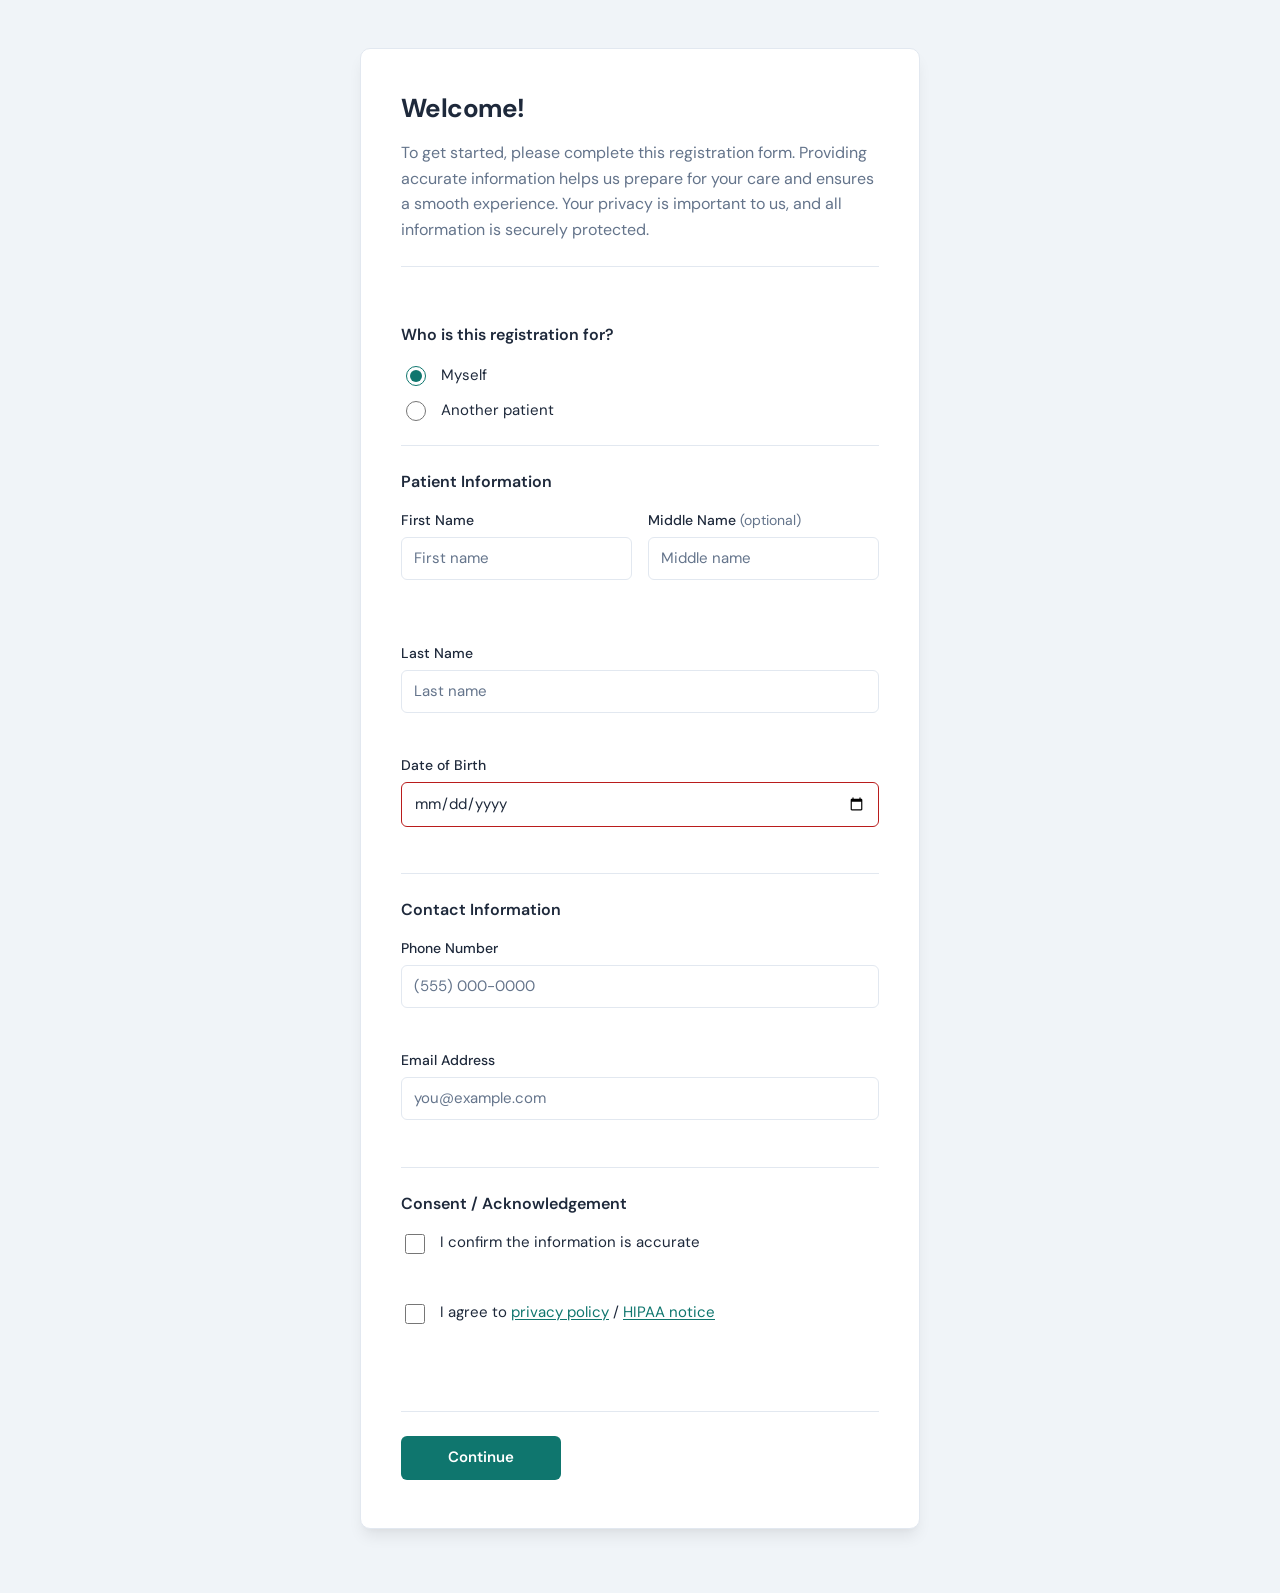
==== index.html @ af7c04bf "impl form" ====
<!DOCTYPE html>
<html lang="en">
<head>
  <meta charset="UTF-8" />
  <meta name="viewport" content="width=device-width, initial-scale=1.0" />
  <title>Registration — Get Started</title>
  <link rel="stylesheet" href="styles.css" />
  <link rel="preconnect" href="https://fonts.googleapis.com" />
  <link rel="preconnect" href="https://fonts.gstatic.com" crossorigin />
  <link href="https://fonts.googleapis.com/css2?family=DM+Sans:ital,opsz,wght@0,9..40,400;0,9..40,500;0,9..40,600;0,9..40,700&display=swap" rel="stylesheet" />
</head>
<body>
  <div class="page">
    <main class="form-card">
      <header class="intro">
        <h1>Welcome!</h1>
        <p class="intro-text">
          To get started, please complete this registration form. Providing accurate information helps us prepare for your care and ensures a smooth experience. Your privacy is important to us, and all information is securely protected.
        </p>
      </header>

      <form id="registration-form" class="form" novalidate>
        <input type="hidden" name="next" id="next-url" value="" />

        <section class="section">
          <h2 class="section-title">Who is this registration for?</h2>
          <div class="radio-group" role="group" aria-label="Who is this registration for?">
            <label class="radio-label">
              <input type="radio" name="registrant" value="myself" checked />
              <span class="radio-text">Myself</span>
            </label>
            <label class="radio-label">
              <input type="radio" name="registrant" value="another" />
              <span class="radio-text">Another patient</span>
            </label>
          </div>

          <div id="relationship-fields" class="conditional-fields" hidden>
            <label class="field-label" for="relationship">Relationship to patient</label>
            <select id="relationship" name="relationship" class="input select" aria-describedby="err-relationship">
              <option value="">Select relationship</option>
              <option value="parent-guardian">Parent / Guardian</option>
              <option value="spouse-partner">Spouse / Partner</option>
              <option value="child">Child</option>
              <option value="caregiver">Caregiver</option>
              <option value="legal-representative">Legal Representative</option>
              <option value="other">Other</option>
            </select>
            <span class="error-msg" id="err-relationship" role="alert"></span>
            <div id="relationship-other-wrap" class="other-wrap" hidden>
              <label class="field-label" for="relationship-other">Please specify</label>
              <input type="text" id="relationship-other" name="relationship_other" class="input" placeholder="Other relationship" />
              <span class="error-msg" id="err-relationship-other" role="alert"></span>
            </div>
          </div>
        </section>

        <section class="section">
          <h2 class="section-title">Patient Information</h2>
          <div class="row">
            <div class="field">
              <label class="field-label" for="first-name">First Name</label>
              <input type="text" id="first-name" name="first_name" class="input" required placeholder="First name" />
              <span class="error-msg" id="err-first-name" role="alert"></span>
            </div>
            <div class="field">
              <label class="field-label" for="middle-name">Middle Name <span class="optional">(optional)</span></label>
              <input type="text" id="middle-name" name="middle_name" class="input" placeholder="Middle name" />
            </div>
          </div>
          <div class="field">
            <label class="field-label" for="last-name">Last Name</label>
            <input type="text" id="last-name" name="last_name" class="input" required placeholder="Last name" />
            <span class="error-msg" id="err-last-name" role="alert"></span>
          </div>
          <div class="field">
            <label class="field-label" for="dob">Date of Birth</label>
            <input type="date" id="dob" name="dob" class="input" required />
            <span class="error-msg" id="err-dob" role="alert"></span>
          </div>
        </section>

        <section class="section">
          <h2 class="section-title">Contact Information</h2>
          <div class="field">
            <label class="field-label" for="phone">Phone Number</label>
            <input type="tel" id="phone" name="phone" class="input" required placeholder="(555) 000-0000" />
            <span class="error-msg" id="err-phone" role="alert"></span>
          </div>
          <div class="field">
            <label class="field-label" for="email">Email Address</label>
            <input type="email" id="email" name="email" class="input" required placeholder="you@example.com" />
            <span class="error-msg" id="err-email" role="alert"></span>
          </div>
        </section>

        <section class="section section-consent">
          <h2 class="section-title">Consent / Acknowledgement</h2>
          <div class="checkbox-group">
            <label class="checkbox-label">
              <input type="checkbox" id="confirm-accurate" name="confirm_accurate" required />
              <span class="checkbox-text">I confirm the information is accurate</span>
            </label>
            <span class="error-msg" id="err-confirm-accurate" role="alert"></span>
            <label class="checkbox-label">
              <input type="checkbox" id="agree-privacy" name="agree_privacy" required />
              <span class="checkbox-text">I agree to <a href="#" class="link">privacy policy</a> / <a href="#" class="link">HIPAA notice</a></span>
            </label>
            <span class="error-msg" id="err-agree-privacy" role="alert"></span>
          </div>
        </section>

        <div class="actions">
          <button type="submit" class="btn btn-primary">Continue</button>
        </div>
      </form>
    </main>
  </div>
  <script src="form.js"></script>
</body>
</html>
---- styles.css ----
/* --- Variables --- */
:root {
  --color-bg: #f0f4f8;
  --color-surface: #ffffff;
  --color-border: #e2e8f0;
  --color-text: #1e293b;
  --color-text-muted: #64748b;
  --color-primary: #0f766e;
  --color-primary-hover: #0d5c56;
  --color-primary-light: #ccfbf1;
  --color-focus: #0f766e;
  --color-error: #b91c1c;
  --color-error-bg: #fef2f2;
  --radius: 10px;
  --radius-sm: 6px;
  --shadow: 0 4px 6px -1px rgba(0, 0, 0, 0.06), 0 2px 4px -2px rgba(0, 0, 0, 0.04);
  --shadow-lg: 0 10px 15px -3px rgba(0, 0, 0, 0.08), 0 4px 6px -4px rgba(0, 0, 0, 0.04);
  --font: "DM Sans", -apple-system, BlinkMacSystemFont, sans-serif;
}

/* --- Base --- */
*,
*::before,
*::after {
  box-sizing: border-box;
}

body {
  margin: 0;
  font-family: var(--font);
  font-size: 16px;
  line-height: 1.5;
  color: var(--color-text);
  background: var(--color-bg);
  min-height: 100vh;
  -webkit-font-smoothing: antialiased;
}

.page {
  min-height: 100vh;
  padding: 2rem 1rem 3rem;
  display: flex;
  justify-content: center;
  align-items: flex-start;
}

@media (min-width: 640px) {
  .page {
    padding: 3rem 1.5rem 4rem;
  }
}

/* --- Card --- */
.form-card {
  width: 100%;
  max-width: 560px;
  background: var(--color-surface);
  border-radius: var(--radius);
  box-shadow: var(--shadow-lg);
  padding: 2rem 1.5rem;
  border: 1px solid var(--color-border);
}

@media (min-width: 640px) {
  .form-card {
    padding: 2.5rem 2.5rem 3rem;
  }
}

/* --- Intro --- */
.intro {
  margin-bottom: 2rem;
  padding-bottom: 1.5rem;
  border-bottom: 1px solid var(--color-border);
}

.intro h1 {
  margin: 0 0 0.75rem;
  font-size: 1.5rem;
  font-weight: 700;
  color: var(--color-text);
  letter-spacing: -0.02em;
}

.intro-text {
  margin: 0;
  font-size: 0.9375rem;
  color: var(--color-text-muted);
  line-height: 1.6;
}

@media (min-width: 640px) {
  .intro h1 {
    font-size: 1.625rem;
  }
  .intro-text {
    font-size: 1rem;
  }
}

/* --- Form sections --- */
.form {
  display: flex;
  flex-direction: column;
  gap: 0;
}

.section {
  padding: 1.5rem 0;
  border-bottom: 1px solid var(--color-border);
}

.section:last-of-type {
  border-bottom: none;
}

.section-title {
  margin: 0 0 1rem;
  font-size: 1rem;
  font-weight: 600;
  color: var(--color-text);
}

/* --- Radio group --- */
.radio-group {
  display: flex;
  flex-direction: column;
  gap: 0.75rem;
}

.radio-label {
  display: flex;
  align-items: center;
  gap: 0.75rem;
  cursor: pointer;
  font-size: 0.9375rem;
  color: var(--color-text);
}

.radio-label input {
  width: 1.25rem;
  height: 1.25rem;
  accent-color: var(--color-primary);
  cursor: pointer;
}

.radio-text {
  user-select: none;
}

/* --- Conditional relationship fields --- */
.conditional-fields {
  margin-top: 1.25rem;
  padding-top: 1.25rem;
  border-top: 1px solid var(--color-border);
}

.conditional-fields[hidden] {
  display: none !important;
}

.other-wrap {
  margin-top: 1rem;
}

.other-wrap[hidden] {
  display: none !important;
}

/* --- Fields --- */
.field {
  margin-bottom: 1.25rem;
}

.field:last-child {
  margin-bottom: 0;
}

.row {
  display: grid;
  grid-template-columns: 1fr 1fr;
  gap: 1rem;
  margin-bottom: 1.25rem;
}

.field-label {
  display: block;
  margin-bottom: 0.375rem;
  font-size: 0.875rem;
  font-weight: 500;
  color: var(--color-text);
}

.optional {
  font-weight: 400;
  color: var(--color-text-muted);
}

.input {
  width: 100%;
  padding: 0.625rem 0.75rem;
  font-family: var(--font);
  font-size: 0.9375rem;
  line-height: 1.4;
  color: var(--color-text);
  background: var(--color-surface);
  border: 1px solid var(--color-border);
  border-radius: var(--radius-sm);
  transition: border-color 0.15s ease, box-shadow 0.15s ease;
}

.input::placeholder {
  color: var(--color-text-muted);
}

.input:hover {
  border-color: #cbd5e1;
}

.input:focus {
  outline: none;
  border-color: var(--color-focus);
  box-shadow: 0 0 0 3px var(--color-primary-light);
}

.input:invalid:not(:placeholder-shown):not(:focus) {
  border-color: var(--color-error);
}

.select {
  appearance: none;
  background-image: url("data:image/svg+xml,%3Csvg xmlns='http://www.w3.org/2000/svg' width='16' height='16' viewBox='0 0 24 24' fill='none' stroke='%2364748b' stroke-width='2' stroke-linecap='round' stroke-linejoin='round'%3E%3Cpath d='M6 9l6 6 6-6'/%3E%3C/svg%3E");
  background-repeat: no-repeat;
  background-position: right 0.75rem center;
  padding-right: 2.25rem;
}

/* --- Error messages --- */
.error-msg {
  display: block;
  margin-top: 0.375rem;
  font-size: 0.8125rem;
  color: var(--color-error);
  min-height: 1.25em;
}

.input.has-error {
  border-color: var(--color-error);
  background: var(--color-error-bg);
}

/* --- Checkbox group --- */
.checkbox-group {
  display: flex;
  flex-direction: column;
  gap: 1rem;
}

.checkbox-label {
  display: flex;
  align-items: flex-start;
  gap: 0.75rem;
  cursor: pointer;
  font-size: 0.9375rem;
  color: var(--color-text);
}

.checkbox-label input {
  margin-top: 0.2em;
  width: 1.25rem;
  height: 1.25rem;
  flex-shrink: 0;
  accent-color: var(--color-primary);
  cursor: pointer;
}

.checkbox-text {
  user-select: none;
  line-height: 1.4;
}

.link {
  color: var(--color-primary);
  text-decoration: underline;
  text-underline-offset: 2px;
}

.link:hover {
  color: var(--color-primary-hover);
}

.section-consent .error-msg {
  margin-top: -0.25rem;
}

/* --- Submit --- */
.actions {
  margin-top: 2rem;
  padding-top: 1.5rem;
  border-top: 1px solid var(--color-border);
}

.btn {
  display: inline-flex;
  align-items: center;
  justify-content: center;
  padding: 0.75rem 1.5rem;
  font-family: var(--font);
  font-size: 0.9375rem;
  font-weight: 600;
  line-height: 1.3;
  border: none;
  border-radius: var(--radius-sm);
  cursor: pointer;
  transition: background-color 0.15s ease, transform 0.05s ease;
}

.btn:active {
  transform: scale(0.98);
}

.btn-primary {
  width: 100%;
  color: #fff;
  background: var(--color-primary);
}

.btn-primary:hover {
  background: var(--color-primary-hover);
}

.btn-primary:focus {
  outline: none;
  box-shadow: 0 0 0 3px var(--color-primary-light);
}

@media (min-width: 640px) {
  .btn-primary {
    width: auto;
    min-width: 160px;
  }
}
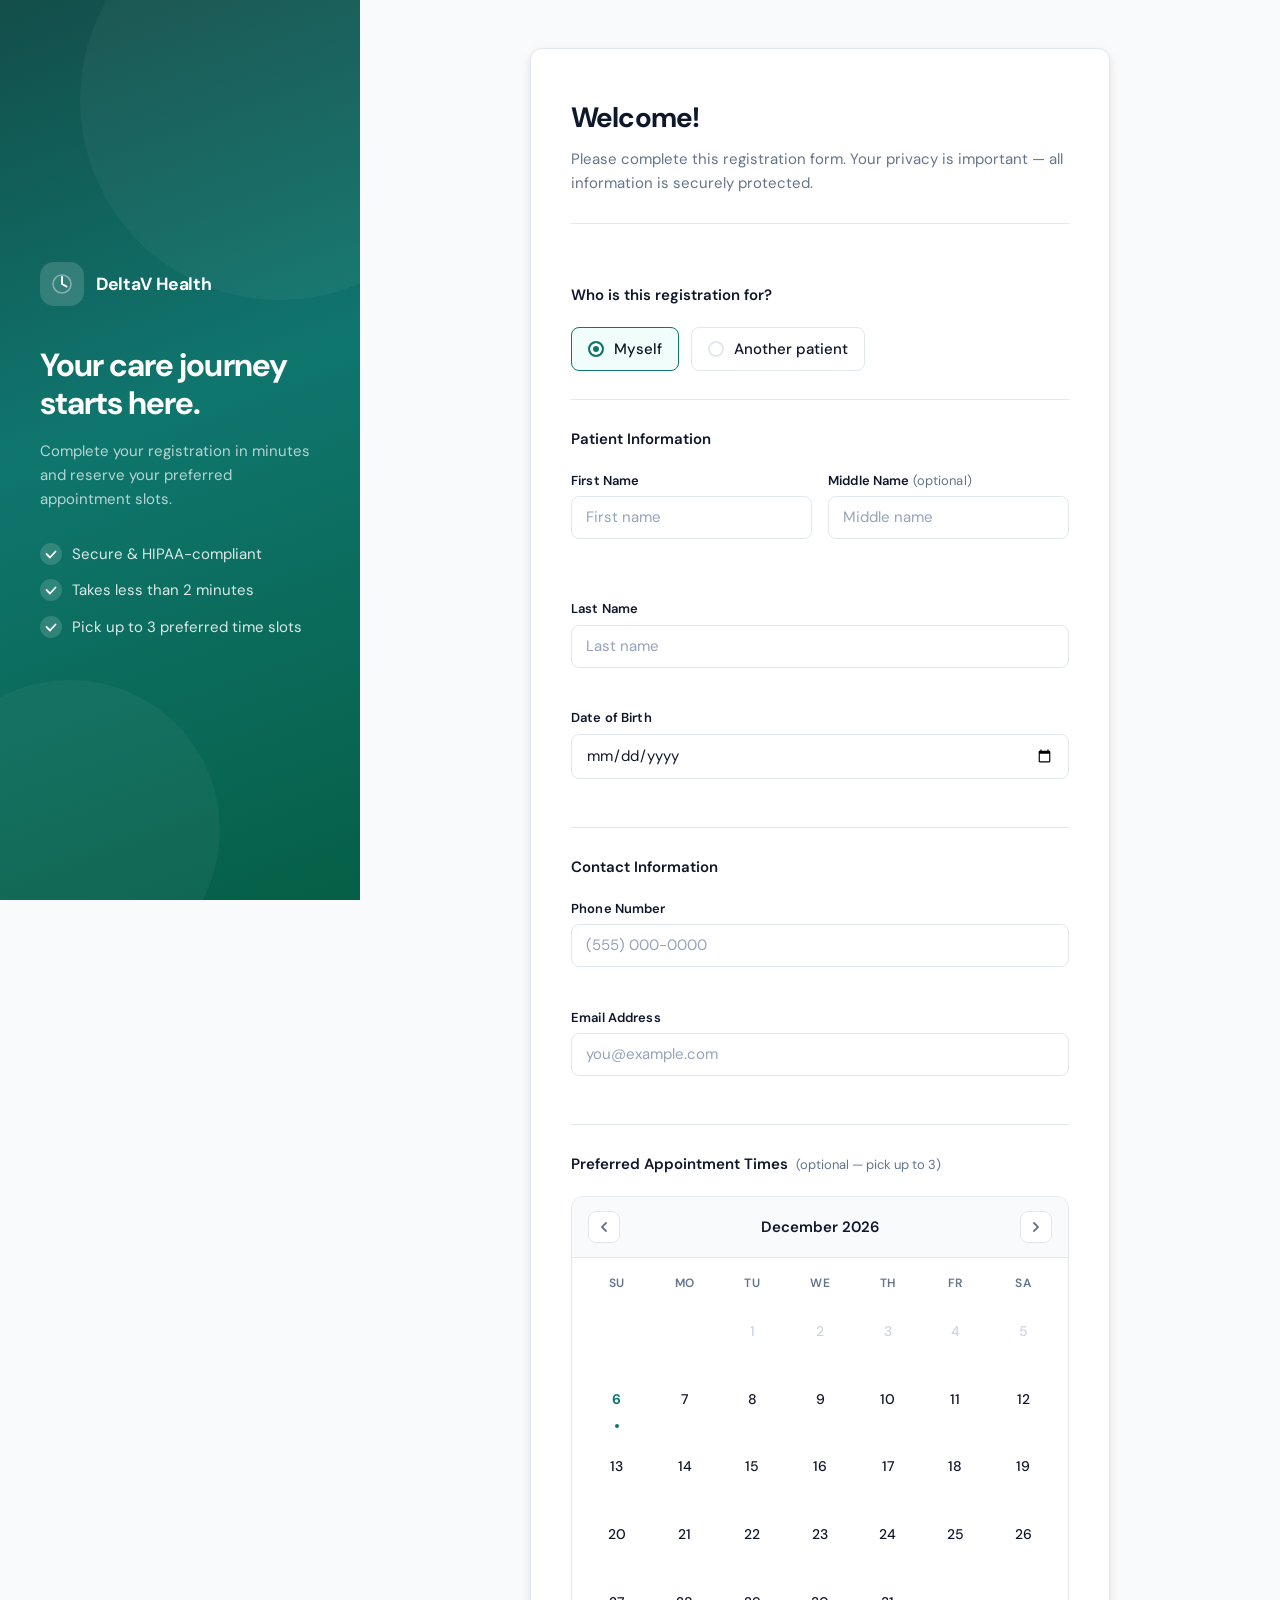
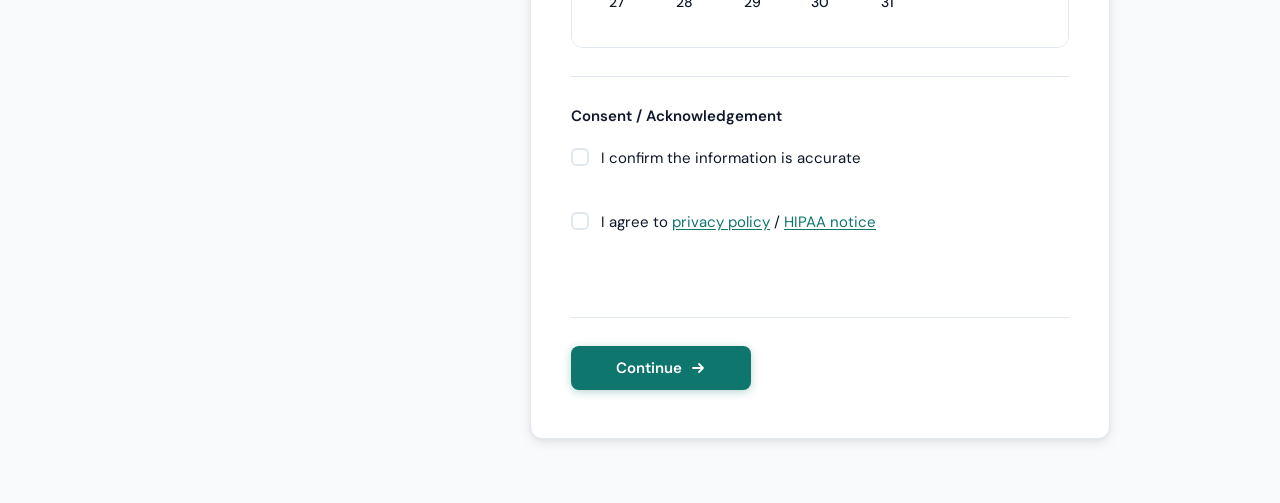
==== commit f15d1bf1: "Add registration form with calendar slot picker and URL prefill - Full-screen split layout with bran" ====
--- a/index.html
+++ b/index.html
@@ -1,4 +1,4 @@
- <!DOCTYPE html>
+<!DOCTYPE html>
 <html lang="en">
 <head>
   <meta charset="UTF-8" />
@@ -7,114 +7,196 @@
   <link rel="stylesheet" href="styles.css" />
   <link rel="preconnect" href="https://fonts.googleapis.com" />
   <link rel="preconnect" href="https://fonts.gstatic.com" crossorigin />
-  <link href="https://fonts.googleapis.com/css2?family=DM+Sans:ital,opsz,wght@0,9..40,400;0,9..40,500;0,9..40,600;0,9..40,700&display=swap" rel="stylesheet" />
+  <link href="https://fonts.googleapis.com/css2?family=DM+Sans:ital,opsz,wght@0,9..40,300;0,9..40,400;0,9..40,500;0,9..40,600;0,9..40,700&display=swap" rel="stylesheet" />
 </head>
 <body>
   <div class="page">
-    <main class="form-card">
-      <header class="intro">
-        <h1>Welcome!</h1>
-        <p class="intro-text">
-          To get started, please complete this registration form. Providing accurate information helps us prepare for your care and ensures a smooth experience. Your privacy is important to us, and all information is securely protected.
-        </p>
-      </header>
-
-      <form id="registration-form" class="form" novalidate>
-        <input type="hidden" name="next" id="next-url" value="" />
-
-        <section class="section">
-          <h2 class="section-title">Who is this registration for?</h2>
-          <div class="radio-group" role="group" aria-label="Who is this registration for?">
-            <label class="radio-label">
-              <input type="radio" name="registrant" value="myself" checked />
-              <span class="radio-text">Myself</span>
-            </label>
-            <label class="radio-label">
-              <input type="radio" name="registrant" value="another" />
-              <span class="radio-text">Another patient</span>
-            </label>
+
+    <aside class="brand-panel">
+      <div class="brand-content">
+        <div class="brand-logo">
+          <svg width="44" height="44" viewBox="0 0 44 44" fill="none" xmlns="http://www.w3.org/2000/svg">
+            <rect width="44" height="44" rx="14" fill="rgba(255,255,255,0.15)"/>
+            <circle cx="22" cy="22" r="9" stroke="white" stroke-opacity="0.4" stroke-width="1.5"/>
+            <path d="M22 15v7l4.5 2.5" stroke="white" stroke-width="2" stroke-linecap="round" stroke-linejoin="round"/>
+          </svg>
+          <span class="brand-name">DeltaV Health</span>
+        </div>
+        <h2 class="brand-headline">Your care journey<br/>starts here.</h2>
+        <p class="brand-sub">Complete your registration in minutes and reserve your preferred appointment slots.</p>
+        <ul class="brand-perks">
+          <li>
+            <span class="perk-check">
+              <svg width="14" height="14" viewBox="0 0 14 14" fill="none"><path d="M2.5 7l3.5 3.5 5.5-6" stroke="currentColor" stroke-width="1.8" stroke-linecap="round" stroke-linejoin="round"/></svg>
+            </span>
+            Secure &amp; HIPAA-compliant
+          </li>
+          <li>
+            <span class="perk-check">
+              <svg width="14" height="14" viewBox="0 0 14 14" fill="none"><path d="M2.5 7l3.5 3.5 5.5-6" stroke="currentColor" stroke-width="1.8" stroke-linecap="round" stroke-linejoin="round"/></svg>
+            </span>
+            Takes less than 2 minutes
+          </li>
+          <li>
+            <span class="perk-check">
+              <svg width="14" height="14" viewBox="0 0 14 14" fill="none"><path d="M2.5 7l3.5 3.5 5.5-6" stroke="currentColor" stroke-width="1.8" stroke-linecap="round" stroke-linejoin="round"/></svg>
+            </span>
+            Pick up to 3 preferred time slots
+          </li>
+        </ul>
+      </div>
+    </aside>
+
+    <main class="form-panel">
+      <div class="form-card">
+        <header class="intro">
+          <h1>Welcome!</h1>
+          <p class="intro-text">Please complete this registration form. Your privacy is important — all information is securely protected.</p>
+          <div id="prefill-notice" class="prefill-notice" hidden>
+            <svg width="14" height="14" viewBox="0 0 14 14" fill="none"><path d="M7 1l1.5 4h4l-3.3 2.4 1.3 4L7 9 3.5 11.4l1.3-4L1.5 5h4L7 1z" fill="currentColor"/></svg>
+            We've pre-filled your details from your profile. Please review and confirm.
           </div>
-
-          <div id="relationship-fields" class="conditional-fields" hidden>
-            <label class="field-label" for="relationship">Relationship to patient</label>
-            <select id="relationship" name="relationship" class="input select" aria-describedby="err-relationship">
-              <option value="">Select relationship</option>
-              <option value="parent-guardian">Parent / Guardian</option>
-              <option value="spouse-partner">Spouse / Partner</option>
-              <option value="child">Child</option>
-              <option value="caregiver">Caregiver</option>
-              <option value="legal-representative">Legal Representative</option>
-              <option value="other">Other</option>
-            </select>
-            <span class="error-msg" id="err-relationship" role="alert"></span>
-            <div id="relationship-other-wrap" class="other-wrap" hidden>
-              <label class="field-label" for="relationship-other">Please specify</label>
-              <input type="text" id="relationship-other" name="relationship_other" class="input" placeholder="Other relationship" />
-              <span class="error-msg" id="err-relationship-other" role="alert"></span>
-            </div>
+        </header>
+
+        <form id="registration-form" class="form" novalidate>
+          <input type="hidden" name="next" id="next-url" value="" />
+
+          <section class="section" id="registrant-section">
+            <h2 class="section-title">Who is this registration for?</h2>
+            <div class="radio-group" role="group" aria-label="Who is this registration for?">
+              <label class="radio-label">
+                <input type="radio" name="registrant" value="myself" checked />
+                <span class="radio-custom"></span>
+                <span class="radio-text">Myself</span>
+              </label>
+              <label class="radio-label">
+                <input type="radio" name="registrant" value="another" />
+                <span class="radio-custom"></span>
+                <span class="radio-text">Another patient</span>
+              </label>
+            </div>
+
+            <div id="relationship-fields" class="conditional-fields" hidden>
+              <label class="field-label" for="relationship">Relationship to patient</label>
+              <select id="relationship" name="relationship" class="input select" aria-describedby="err-relationship">
+                <option value="">Select relationship</option>
+                <option value="parent-guardian">Parent / Guardian</option>
+                <option value="spouse-partner">Spouse / Partner</option>
+                <option value="child">Child</option>
+                <option value="caregiver">Caregiver</option>
+                <option value="legal-representative">Legal Representative</option>
+                <option value="other">Other</option>
+              </select>
+              <span class="error-msg" id="err-relationship" role="alert"></span>
+              <div id="relationship-other-wrap" class="other-wrap" hidden>
+                <label class="field-label" for="relationship-other">Please specify</label>
+                <input type="text" id="relationship-other" name="relationship_other" class="input" placeholder="Other relationship" />
+                <span class="error-msg" id="err-relationship-other" role="alert"></span>
+              </div>
+            </div>
+          </section>
+
+          <section class="section">
+            <h2 class="section-title">Patient Information</h2>
+            <div class="row">
+              <div class="field">
+                <label class="field-label" for="first-name">First Name</label>
+                <input type="text" id="first-name" name="first_name" class="input" required placeholder="First name" />
+                <span class="error-msg" id="err-first-name" role="alert"></span>
+              </div>
+              <div class="field">
+                <label class="field-label" for="middle-name">Middle Name <span class="optional">(optional)</span></label>
+                <input type="text" id="middle-name" name="middle_name" class="input" placeholder="Middle name" />
+              </div>
+            </div>
+            <div class="field">
+              <label class="field-label" for="last-name">Last Name</label>
+              <input type="text" id="last-name" name="last_name" class="input" required placeholder="Last name" />
+              <span class="error-msg" id="err-last-name" role="alert"></span>
+            </div>
+            <div class="field">
+              <label class="field-label" for="dob">Date of Birth</label>
+              <input type="date" id="dob" name="dob" class="input" required />
+              <span class="error-msg" id="err-dob" role="alert"></span>
+            </div>
+          </section>
+
+          <section class="section">
+            <h2 class="section-title">Contact Information</h2>
+            <div class="field">
+              <label class="field-label" for="phone">Phone Number</label>
+              <input type="tel" id="phone" name="phone" class="input" required placeholder="(555) 000-0000" />
+              <span class="error-msg" id="err-phone" role="alert"></span>
+            </div>
+            <div class="field">
+              <label class="field-label" for="email">Email Address</label>
+              <input type="email" id="email" name="email" class="input" required placeholder="you@example.com" />
+              <span class="error-msg" id="err-email" role="alert"></span>
+            </div>
+          </section>
+
+          <section class="section">
+            <h2 class="section-title">
+              Preferred Appointment Times
+              <span class="optional">(optional &mdash; pick up to 3)</span>
+            </h2>
+            <div class="calendar-wrap">
+              <div class="cal-header">
+                <button type="button" class="cal-nav" id="cal-prev" aria-label="Previous month">
+                  <svg width="18" height="18" viewBox="0 0 18 18" fill="none"><path d="M11 13l-4-4 4-4" stroke="currentColor" stroke-width="1.8" stroke-linecap="round" stroke-linejoin="round"/></svg>
+                </button>
+                <span class="cal-month-label" id="cal-month-label"></span>
+                <button type="button" class="cal-nav" id="cal-next" aria-label="Next month">
+                  <svg width="18" height="18" viewBox="0 0 18 18" fill="none"><path d="M7 5l4 4-4 4" stroke="currentColor" stroke-width="1.8" stroke-linecap="round" stroke-linejoin="round"/></svg>
+                </button>
+              </div>
+              <div class="cal-grid" id="cal-grid"></div>
+              <div class="cal-slots-wrap" id="cal-slots-wrap" hidden>
+                <p class="cal-slots-date" id="cal-slots-date"></p>
+                <div class="cal-slots" id="cal-slots"></div>
+              </div>
+            </div>
+            <div class="selected-slots" id="selected-slots" hidden>
+              <p class="selected-slots-label">
+                <svg width="14" height="14" viewBox="0 0 14 14" fill="none"><rect x="1" y="2" width="12" height="11" rx="2" stroke="currentColor" stroke-width="1.5"/><path d="M5 1v2M9 1v2M1 6h12" stroke="currentColor" stroke-width="1.5" stroke-linecap="round"/></svg>
+                Selected slots
+              </p>
+              <div class="slot-chips" id="slot-chips"></div>
+            </div>
+          </section>
+
+          <section class="section section-consent">
+            <h2 class="section-title">Consent / Acknowledgement</h2>
+            <div class="checkbox-group">
+              <label class="checkbox-label">
+                <input type="checkbox" id="confirm-accurate" name="confirm_accurate" required />
+                <span class="checkbox-custom">
+                  <svg width="10" height="10" viewBox="0 0 10 10" fill="none"><path d="M1.5 5l2.5 2.5 4.5-4.5" stroke="white" stroke-width="1.6" stroke-linecap="round" stroke-linejoin="round"/></svg>
+                </span>
+                <span class="checkbox-text">I confirm the information is accurate</span>
+              </label>
+              <span class="error-msg" id="err-confirm-accurate" role="alert"></span>
+              <label class="checkbox-label">
+                <input type="checkbox" id="agree-privacy" name="agree_privacy" required />
+                <span class="checkbox-custom">
+                  <svg width="10" height="10" viewBox="0 0 10 10" fill="none"><path d="M1.5 5l2.5 2.5 4.5-4.5" stroke="white" stroke-width="1.6" stroke-linecap="round" stroke-linejoin="round"/></svg>
+                </span>
+                <span class="checkbox-text">I agree to <a href="#" class="link">privacy policy</a> / <a href="#" class="link">HIPAA notice</a></span>
+              </label>
+              <span class="error-msg" id="err-agree-privacy" role="alert"></span>
+            </div>
+          </section>
+
+          <div class="actions">
+            <button type="submit" class="btn btn-primary">
+              Continue
+              <svg width="16" height="16" viewBox="0 0 16 16" fill="none"><path d="M3 8h10M9 4l4 4-4 4" stroke="currentColor" stroke-width="1.8" stroke-linecap="round" stroke-linejoin="round"/></svg>
+            </button>
           </div>
-        </section>
-
-        <section class="section">
-          <h2 class="section-title">Patient Information</h2>
-          <div class="row">
-            <div class="field">
-              <label class="field-label" for="first-name">First Name</label>
-              <input type="text" id="first-name" name="first_name" class="input" required placeholder="First name" />
-              <span class="error-msg" id="err-first-name" role="alert"></span>
-            </div>
-            <div class="field">
-              <label class="field-label" for="middle-name">Middle Name <span class="optional">(optional)</span></label>
-              <input type="text" id="middle-name" name="middle_name" class="input" placeholder="Middle name" />
-            </div>
-          </div>
-          <div class="field">
-            <label class="field-label" for="last-name">Last Name</label>
-            <input type="text" id="last-name" name="last_name" class="input" required placeholder="Last name" />
-            <span class="error-msg" id="err-last-name" role="alert"></span>
-          </div>
-          <div class="field">
-            <label class="field-label" for="dob">Date of Birth</label>
-            <input type="date" id="dob" name="dob" class="input" required />
-            <span class="error-msg" id="err-dob" role="alert"></span>
-          </div>
-        </section>
-
-        <section class="section">
-          <h2 class="section-title">Contact Information</h2>
-          <div class="field">
-            <label class="field-label" for="phone">Phone Number</label>
-            <input type="tel" id="phone" name="phone" class="input" required placeholder="(555) 000-0000" />
-            <span class="error-msg" id="err-phone" role="alert"></span>
-          </div>
-          <div class="field">
-            <label class="field-label" for="email">Email Address</label>
-            <input type="email" id="email" name="email" class="input" required placeholder="you@example.com" />
-            <span class="error-msg" id="err-email" role="alert"></span>
-          </div>
-        </section>
-
-        <section class="section section-consent">
-          <h2 class="section-title">Consent / Acknowledgement</h2>
-          <div class="checkbox-group">
-            <label class="checkbox-label">
-              <input type="checkbox" id="confirm-accurate" name="confirm_accurate" required />
-              <span class="checkbox-text">I confirm the information is accurate</span>
-            </label>
-            <span class="error-msg" id="err-confirm-accurate" role="alert"></span>
-            <label class="checkbox-label">
-              <input type="checkbox" id="agree-privacy" name="agree_privacy" required />
-              <span class="checkbox-text">I agree to <a href="#" class="link">privacy policy</a> / <a href="#" class="link">HIPAA notice</a></span>
-            </label>
-            <span class="error-msg" id="err-agree-privacy" role="alert"></span>
-          </div>
-        </section>
-
-        <div class="actions">
-          <button type="submit" class="btn btn-primary">Continue</button>
-        </div>
-      </form>
+        </form>
+      </div>
     </main>
+
   </div>
   <script src="form.js"></script>
 </body>
--- a/styles.css
+++ b/styles.css
@@ -1,180 +1,287 @@
-/* --- Variables --- */
 :root {
-  --color-bg: #f0f4f8;
-  --color-surface: #ffffff;
-  --color-border: #e2e8f0;
-  --color-text: #1e293b;
-  --color-text-muted: #64748b;
-  --color-primary: #0f766e;
-  --color-primary-hover: #0d5c56;
-  --color-primary-light: #ccfbf1;
-  --color-focus: #0f766e;
-  --color-error: #b91c1c;
-  --color-error-bg: #fef2f2;
-  --radius: 10px;
-  --radius-sm: 6px;
-  --shadow: 0 4px 6px -1px rgba(0, 0, 0, 0.06), 0 2px 4px -2px rgba(0, 0, 0, 0.04);
-  --shadow-lg: 0 10px 15px -3px rgba(0, 0, 0, 0.08), 0 4px 6px -4px rgba(0, 0, 0, 0.04);
+  --brand: #0f766e;
+  --brand-dark: #0d5c56;
+  --brand-light: #ccfbf1;
+  --brand-xlight: #f0fdfa;
+  --text: #0f172a;
+  --text-muted: #64748b;
+  --border: #e2e8f0;
+  --surface: #ffffff;
+  --bg: #f8fafc;
+  --error: #dc2626;
+  --error-bg: #fef2f2;
+  --radius: 12px;
+  --radius-sm: 8px;
   --font: "DM Sans", -apple-system, BlinkMacSystemFont, sans-serif;
-}
-
-/* --- Base --- */
-*,
-*::before,
-*::after {
-  box-sizing: border-box;
-}
+  --shadow: 0 1px 3px rgba(0,0,0,.08), 0 1px 2px rgba(0,0,0,.05);
+  --shadow-md: 0 4px 12px rgba(0,0,0,.08), 0 2px 4px rgba(0,0,0,.04);
+}
+
+*, *::before, *::after { box-sizing: border-box; margin: 0; padding: 0; }
 
 body {
-  margin: 0;
   font-family: var(--font);
   font-size: 16px;
   line-height: 1.5;
-  color: var(--color-text);
-  background: var(--color-bg);
+  color: var(--text);
+  background: var(--bg);
+  -webkit-font-smoothing: antialiased;
   min-height: 100vh;
-  -webkit-font-smoothing: antialiased;
-}
-
+}
+
+/* ── Layout ── */
 .page {
+  display: grid;
+  grid-template-columns: 360px 1fr;
   min-height: 100vh;
-  padding: 2rem 1rem 3rem;
+}
+
+@media (max-width: 860px) {
+  .page { grid-template-columns: 1fr; }
+  .brand-panel { display: none; }
+}
+
+/* ── Brand panel ── */
+.brand-panel {
+  background: linear-gradient(160deg, #134e4a 0%, #0f766e 45%, #065f46 100%);
+  position: sticky;
+  top: 0;
+  height: 100vh;
+  display: flex;
+  align-items: center;
+  padding: 3rem 2.5rem;
+  overflow: hidden;
+}
+
+.brand-panel::before {
+  content: "";
+  position: absolute;
+  width: 400px;
+  height: 400px;
+  border-radius: 50%;
+  background: rgba(255,255,255,0.04);
+  top: -100px;
+  right: -120px;
+  pointer-events: none;
+}
+
+.brand-panel::after {
+  content: "";
+  position: absolute;
+  width: 300px;
+  height: 300px;
+  border-radius: 50%;
+  background: rgba(255,255,255,0.04);
+  bottom: -80px;
+  left: -80px;
+  pointer-events: none;
+}
+
+.brand-content { position: relative; z-index: 1; }
+
+.brand-logo {
+  display: flex;
+  align-items: center;
+  gap: 0.75rem;
+  margin-bottom: 2.5rem;
+}
+
+.brand-name {
+  font-size: 1.1rem;
+  font-weight: 700;
+  color: #fff;
+  letter-spacing: -0.02em;
+}
+
+.brand-headline {
+  font-size: 2rem;
+  font-weight: 700;
+  color: #fff;
+  line-height: 1.2;
+  letter-spacing: -0.03em;
+  margin-bottom: 1rem;
+}
+
+.brand-sub {
+  font-size: 0.9375rem;
+  color: rgba(255,255,255,0.7);
+  line-height: 1.6;
+  margin-bottom: 2rem;
+}
+
+.brand-perks {
+  list-style: none;
+  display: flex;
+  flex-direction: column;
+  gap: 0.875rem;
+}
+
+.brand-perks li {
+  display: flex;
+  align-items: center;
+  gap: 0.625rem;
+  font-size: 0.9375rem;
+  color: rgba(255,255,255,0.85);
+}
+
+.perk-check {
+  width: 22px;
+  height: 22px;
+  border-radius: 50%;
+  background: rgba(255,255,255,0.15);
+  display: flex;
+  align-items: center;
+  justify-content: center;
+  flex-shrink: 0;
+  color: #fff;
+}
+
+/* ── Form panel ── */
+.form-panel {
+  background: var(--bg);
   display: flex;
   justify-content: center;
   align-items: flex-start;
-}
-
-@media (min-width: 640px) {
-  .page {
-    padding: 3rem 1.5rem 4rem;
-  }
-}
-
-/* --- Card --- */
+  padding: 3rem 2rem 4rem;
+  min-height: 100vh;
+}
+
+@media (max-width: 860px) {
+  .form-panel { padding: 2rem 1rem 3rem; }
+}
+
+/* ── Card ── */
 .form-card {
   width: 100%;
-  max-width: 560px;
-  background: var(--color-surface);
+  max-width: 580px;
+  background: var(--surface);
   border-radius: var(--radius);
-  box-shadow: var(--shadow-lg);
-  padding: 2rem 1.5rem;
-  border: 1px solid var(--color-border);
-}
-
-@media (min-width: 640px) {
-  .form-card {
-    padding: 2.5rem 2.5rem 3rem;
-  }
-}
-
-/* --- Intro --- */
+  box-shadow: var(--shadow-md);
+  border: 1px solid var(--border);
+  padding: 2.5rem 2rem;
+}
+
+@media (min-width: 520px) {
+  .form-card { padding: 3rem 2.5rem; }
+}
+
+/* ── Intro ── */
 .intro {
   margin-bottom: 2rem;
-  padding-bottom: 1.5rem;
-  border-bottom: 1px solid var(--color-border);
+  padding-bottom: 1.75rem;
+  border-bottom: 1px solid var(--border);
 }
 
 .intro h1 {
-  margin: 0 0 0.75rem;
-  font-size: 1.5rem;
+  font-size: 1.75rem;
   font-weight: 700;
-  color: var(--color-text);
-  letter-spacing: -0.02em;
+  letter-spacing: -0.03em;
+  color: var(--text);
+  margin-bottom: 0.5rem;
 }
 
 .intro-text {
-  margin: 0;
-  font-size: 0.9375rem;
-  color: var(--color-text-muted);
+  font-size: 0.9375rem;
+  color: var(--text-muted);
   line-height: 1.6;
-}
-
-@media (min-width: 640px) {
-  .intro h1 {
-    font-size: 1.625rem;
-  }
-  .intro-text {
-    font-size: 1rem;
-  }
-}
-
-/* --- Form sections --- */
-.form {
-  display: flex;
-  flex-direction: column;
-  gap: 0;
-}
+  margin-bottom: 0;
+}
+
+.prefill-notice {
+  margin-top: 1rem;
+  display: flex;
+  align-items: center;
+  gap: 0.5rem;
+  background: var(--brand-light);
+  color: #065f46;
+  font-size: 0.8125rem;
+  font-weight: 500;
+  padding: 0.5rem 0.875rem;
+  border-radius: 100px;
+  width: fit-content;
+}
+
+.prefill-notice[hidden] { display: none !important; }
+
+/* ── Sections ── */
+.form { display: flex; flex-direction: column; }
 
 .section {
-  padding: 1.5rem 0;
-  border-bottom: 1px solid var(--color-border);
-}
-
-.section:last-of-type {
-  border-bottom: none;
-}
+  padding: 1.75rem 0;
+  border-bottom: 1px solid var(--border);
+}
+
+.section:last-of-type { border-bottom: none; }
 
 .section-title {
-  margin: 0 0 1rem;
-  font-size: 1rem;
+  font-size: 0.9375rem;
   font-weight: 600;
-  color: var(--color-text);
-}
-
-/* --- Radio group --- */
+  color: var(--text);
+  margin-bottom: 1.25rem;
+  display: flex;
+  align-items: baseline;
+  gap: 0.5rem;
+  flex-wrap: wrap;
+}
+
+/* ── Radio ── */
 .radio-group {
   display: flex;
-  flex-direction: column;
   gap: 0.75rem;
 }
 
 .radio-label {
   display: flex;
   align-items: center;
-  gap: 0.75rem;
+  gap: 0.625rem;
   cursor: pointer;
   font-size: 0.9375rem;
-  color: var(--color-text);
-}
-
-.radio-label input {
-  width: 1.25rem;
-  height: 1.25rem;
-  accent-color: var(--color-primary);
-  cursor: pointer;
-}
-
-.radio-text {
+  padding: 0.625rem 1rem;
+  border: 1.5px solid var(--border);
+  border-radius: var(--radius-sm);
+  transition: border-color .15s, background .15s;
   user-select: none;
 }
 
-/* --- Conditional relationship fields --- */
+.radio-label:has(input:checked) {
+  border-color: var(--brand);
+  background: var(--brand-xlight);
+}
+
+.radio-label input[type="radio"] { position: absolute; opacity: 0; width: 0; height: 0; }
+
+.radio-custom {
+  width: 16px;
+  height: 16px;
+  border-radius: 50%;
+  border: 2px solid var(--border);
+  flex-shrink: 0;
+  transition: border-color .15s;
+  position: relative;
+}
+
+.radio-label:has(input:checked) .radio-custom {
+  border-color: var(--brand);
+  background: var(--brand);
+  box-shadow: inset 0 0 0 3px white;
+}
+
+.radio-text { font-weight: 500; }
+
+/* ── Relationship ── */
 .conditional-fields {
   margin-top: 1.25rem;
   padding-top: 1.25rem;
-  border-top: 1px solid var(--color-border);
-}
-
-.conditional-fields[hidden] {
-  display: none !important;
-}
-
-.other-wrap {
-  margin-top: 1rem;
-}
-
-.other-wrap[hidden] {
-  display: none !important;
-}
-
-/* --- Fields --- */
-.field {
-  margin-bottom: 1.25rem;
-}
-
-.field:last-child {
-  margin-bottom: 0;
-}
+  border-top: 1px solid var(--border);
+}
+
+.conditional-fields[hidden] { display: none !important; }
+.other-wrap { margin-top: 1rem; }
+.other-wrap[hidden] { display: none !important; }
+
+/* ── Fields ── */
+.field { margin-bottom: 1.25rem; }
+.field:last-child { margin-bottom: 0; }
 
 .row {
   display: grid;
@@ -183,48 +290,55 @@
   margin-bottom: 1.25rem;
 }
 
+@media (max-width: 480px) {
+  .row { grid-template-columns: 1fr; }
+}
+
 .field-label {
   display: block;
+  font-size: 0.8125rem;
+  font-weight: 600;
+  color: var(--text);
   margin-bottom: 0.375rem;
-  font-size: 0.875rem;
-  font-weight: 500;
-  color: var(--color-text);
+  letter-spacing: 0.01em;
 }
 
 .optional {
   font-weight: 400;
-  color: var(--color-text-muted);
+  color: var(--text-muted);
+  font-size: 0.8125rem;
 }
 
 .input {
   width: 100%;
-  padding: 0.625rem 0.75rem;
+  padding: 0.625rem 0.875rem;
   font-family: var(--font);
   font-size: 0.9375rem;
+  color: var(--text);
+  background: var(--surface);
+  border: 1.5px solid var(--border);
+  border-radius: var(--radius-sm);
+  transition: border-color .15s, box-shadow .15s;
   line-height: 1.4;
-  color: var(--color-text);
-  background: var(--color-surface);
-  border: 1px solid var(--color-border);
-  border-radius: var(--radius-sm);
-  transition: border-color 0.15s ease, box-shadow 0.15s ease;
-}
-
-.input::placeholder {
-  color: var(--color-text-muted);
-}
-
-.input:hover {
-  border-color: #cbd5e1;
-}
+}
+
+.input::placeholder { color: #94a3b8; }
+.input:hover { border-color: #cbd5e1; }
 
 .input:focus {
   outline: none;
-  border-color: var(--color-focus);
-  box-shadow: 0 0 0 3px var(--color-primary-light);
-}
-
-.input:invalid:not(:placeholder-shown):not(:focus) {
-  border-color: var(--color-error);
+  border-color: var(--brand);
+  box-shadow: 0 0 0 3px var(--brand-light);
+}
+
+.input.has-error {
+  border-color: var(--error);
+  background: var(--error-bg);
+}
+
+.input.prefilled {
+  background: var(--brand-xlight);
+  border-color: #99f6e4;
 }
 
 .select {
@@ -232,29 +346,226 @@
   background-image: url("data:image/svg+xml,%3Csvg xmlns='http://www.w3.org/2000/svg' width='16' height='16' viewBox='0 0 24 24' fill='none' stroke='%2364748b' stroke-width='2' stroke-linecap='round' stroke-linejoin='round'%3E%3Cpath d='M6 9l6 6 6-6'/%3E%3C/svg%3E");
   background-repeat: no-repeat;
   background-position: right 0.75rem center;
-  padding-right: 2.25rem;
-}
-
-/* --- Error messages --- */
+  padding-right: 2.5rem;
+}
+
+/* ── Errors ── */
 .error-msg {
   display: block;
-  margin-top: 0.375rem;
-  font-size: 0.8125rem;
-  color: var(--color-error);
-  min-height: 1.25em;
-}
-
-.input.has-error {
-  border-color: var(--color-error);
-  background: var(--color-error-bg);
-}
-
-/* --- Checkbox group --- */
-.checkbox-group {
-  display: flex;
-  flex-direction: column;
-  gap: 1rem;
-}
+  margin-top: 0.3rem;
+  font-size: 0.8125rem;
+  color: var(--error);
+  min-height: 1.2em;
+}
+
+/* ── Calendar ── */
+.calendar-wrap {
+  border: 1.5px solid var(--border);
+  border-radius: var(--radius);
+  overflow: hidden;
+}
+
+.cal-header {
+  display: flex;
+  align-items: center;
+  justify-content: space-between;
+  padding: 0.875rem 1rem;
+  background: var(--bg);
+  border-bottom: 1px solid var(--border);
+}
+
+.cal-nav {
+  width: 32px;
+  height: 32px;
+  display: flex;
+  align-items: center;
+  justify-content: center;
+  border: 1px solid var(--border);
+  background: var(--surface);
+  border-radius: var(--radius-sm);
+  cursor: pointer;
+  color: var(--text-muted);
+  transition: background .12s, color .12s;
+}
+
+.cal-nav:hover {
+  background: var(--brand-xlight);
+  color: var(--brand);
+  border-color: #99f6e4;
+}
+
+.cal-month-label {
+  font-size: 0.9375rem;
+  font-weight: 600;
+  color: var(--text);
+}
+
+.cal-grid {
+  display: grid;
+  grid-template-columns: repeat(7, 1fr);
+  gap: 2px;
+  padding: 0.75rem;
+  background: var(--surface);
+}
+
+.cal-day-name {
+  text-align: center;
+  font-size: 0.75rem;
+  font-weight: 600;
+  color: var(--text-muted);
+  padding: 0.25rem 0;
+  letter-spacing: 0.04em;
+  text-transform: uppercase;
+}
+
+.cal-cell {
+  aspect-ratio: 1;
+  display: flex;
+  align-items: center;
+  justify-content: center;
+  font-size: 0.875rem;
+  font-family: var(--font);
+  font-weight: 500;
+  border: none;
+  background: none;
+  border-radius: 8px;
+  cursor: pointer;
+  color: var(--text);
+  transition: background .12s, color .12s;
+  position: relative;
+}
+
+.cal-cell:hover:not(:disabled) { background: var(--brand-xlight); color: var(--brand); }
+.cal-cell.today { font-weight: 700; color: var(--brand); }
+.cal-cell.today::after {
+  content: "";
+  position: absolute;
+  bottom: 3px;
+  left: 50%;
+  transform: translateX(-50%);
+  width: 4px;
+  height: 4px;
+  border-radius: 50%;
+  background: var(--brand);
+}
+.cal-cell.active { background: var(--brand); color: #fff; }
+.cal-cell.active:hover { background: var(--brand-dark); }
+.cal-cell.active.today::after { background: rgba(255,255,255,0.6); }
+.cal-cell.has-slots { background: var(--brand-light); color: var(--brand-dark); }
+.cal-cell.has-slots.active { background: var(--brand); color: #fff; }
+.cal-cell.past { color: #cbd5e1; cursor: default; }
+.cal-cell.empty { background: none; cursor: default; }
+
+.cal-slots-wrap {
+  border-top: 1px solid var(--border);
+  padding: 1rem;
+  background: var(--bg);
+}
+
+.cal-slots-wrap[hidden] { display: none !important; }
+
+.cal-slots-date {
+  font-size: 0.8125rem;
+  font-weight: 600;
+  color: var(--text-muted);
+  margin-bottom: 0.75rem;
+  text-transform: uppercase;
+  letter-spacing: 0.04em;
+}
+
+.cal-slots {
+  display: flex;
+  flex-wrap: wrap;
+  gap: 0.5rem;
+}
+
+.slot-btn {
+  padding: 0.375rem 0.75rem;
+  font-family: var(--font);
+  font-size: 0.8125rem;
+  font-weight: 500;
+  border: 1.5px solid var(--border);
+  border-radius: 100px;
+  background: var(--surface);
+  color: var(--text);
+  cursor: pointer;
+  transition: all .12s;
+}
+
+.slot-btn:hover:not(:disabled) {
+  border-color: var(--brand);
+  color: var(--brand);
+  background: var(--brand-xlight);
+}
+
+.slot-btn.selected {
+  background: var(--brand);
+  border-color: var(--brand);
+  color: #fff;
+}
+
+.slot-btn:disabled {
+  color: #cbd5e1;
+  border-color: var(--border);
+  cursor: not-allowed;
+  background: var(--bg);
+}
+
+/* ── Selected slots ── */
+.selected-slots {
+  margin-top: 1rem;
+}
+
+.selected-slots[hidden] { display: none !important; }
+
+.selected-slots-label {
+  display: flex;
+  align-items: center;
+  gap: 0.375rem;
+  font-size: 0.8125rem;
+  font-weight: 600;
+  color: var(--text-muted);
+  margin-bottom: 0.625rem;
+  text-transform: uppercase;
+  letter-spacing: 0.04em;
+}
+
+.slot-chips { display: flex; flex-wrap: wrap; gap: 0.5rem; }
+
+.slot-chip {
+  display: flex;
+  align-items: center;
+  gap: 0.375rem;
+  padding: 0.3rem 0.5rem 0.3rem 0.75rem;
+  background: var(--brand-light);
+  border: 1px solid #99f6e4;
+  border-radius: 100px;
+  font-size: 0.8125rem;
+  font-weight: 500;
+  color: #065f46;
+}
+
+.chip-remove {
+  width: 18px;
+  height: 18px;
+  border-radius: 50%;
+  border: none;
+  background: rgba(6,95,70,0.15);
+  color: #065f46;
+  font-size: 14px;
+  line-height: 1;
+  cursor: pointer;
+  display: flex;
+  align-items: center;
+  justify-content: center;
+  flex-shrink: 0;
+  transition: background .12s;
+}
+
+.chip-remove:hover { background: rgba(6,95,70,0.25); }
+
+/* ── Checkboxes ── */
+.checkbox-group { display: flex; flex-direction: column; gap: 0.875rem; }
 
 .checkbox-label {
   display: flex;
@@ -262,81 +573,77 @@
   gap: 0.75rem;
   cursor: pointer;
   font-size: 0.9375rem;
-  color: var(--color-text);
-}
-
-.checkbox-label input {
-  margin-top: 0.2em;
-  width: 1.25rem;
-  height: 1.25rem;
+}
+
+.checkbox-label input[type="checkbox"] { position: absolute; opacity: 0; width: 0; height: 0; }
+
+.checkbox-custom {
+  width: 18px;
+  height: 18px;
   flex-shrink: 0;
-  accent-color: var(--color-primary);
-  cursor: pointer;
-}
-
-.checkbox-text {
-  user-select: none;
-  line-height: 1.4;
-}
-
-.link {
-  color: var(--color-primary);
-  text-decoration: underline;
-  text-underline-offset: 2px;
-}
-
-.link:hover {
-  color: var(--color-primary-hover);
-}
-
-.section-consent .error-msg {
-  margin-top: -0.25rem;
-}
-
-/* --- Submit --- */
+  border: 2px solid var(--border);
+  border-radius: 5px;
+  margin-top: 1px;
+  display: flex;
+  align-items: center;
+  justify-content: center;
+  transition: all .12s;
+  background: var(--surface);
+}
+
+.checkbox-label:has(input:checked) .checkbox-custom {
+  background: var(--brand);
+  border-color: var(--brand);
+}
+
+.checkbox-text { line-height: 1.5; user-select: none; }
+
+.link { color: var(--brand); text-decoration: underline; text-underline-offset: 2px; }
+.link:hover { color: var(--brand-dark); }
+
+.section-consent .error-msg { margin-top: -0.125rem; }
+
+/* ── Actions ── */
 .actions {
-  margin-top: 2rem;
-  padding-top: 1.5rem;
-  border-top: 1px solid var(--color-border);
+  margin-top: 1.75rem;
+  padding-top: 1.75rem;
+  border-top: 1px solid var(--border);
 }
 
 .btn {
   display: inline-flex;
   align-items: center;
   justify-content: center;
-  padding: 0.75rem 1.5rem;
+  gap: 0.5rem;
+  padding: 0.75rem 1.75rem;
   font-family: var(--font);
   font-size: 0.9375rem;
   font-weight: 600;
-  line-height: 1.3;
   border: none;
   border-radius: var(--radius-sm);
   cursor: pointer;
-  transition: background-color 0.15s ease, transform 0.05s ease;
-}
-
-.btn:active {
-  transform: scale(0.98);
-}
+  transition: background .15s, transform .05s, box-shadow .15s;
+}
+
+.btn:active { transform: scale(0.98); }
 
 .btn-primary {
   width: 100%;
   color: #fff;
-  background: var(--color-primary);
+  background: var(--brand);
+  box-shadow: 0 2px 8px rgba(15,118,110,0.3);
 }
 
 .btn-primary:hover {
-  background: var(--color-primary-hover);
+  background: var(--brand-dark);
+  box-shadow: 0 4px 12px rgba(15,118,110,0.35);
 }
 
 .btn-primary:focus {
   outline: none;
-  box-shadow: 0 0 0 3px var(--color-primary-light);
-}
-
-@media (min-width: 640px) {
-  .btn-primary {
-    width: auto;
-    min-width: 160px;
-  }
-}
+  box-shadow: 0 0 0 3px var(--brand-light);
+}
+
+@media (min-width: 520px) {
+  .btn-primary { width: auto; min-width: 180px; }
+}
